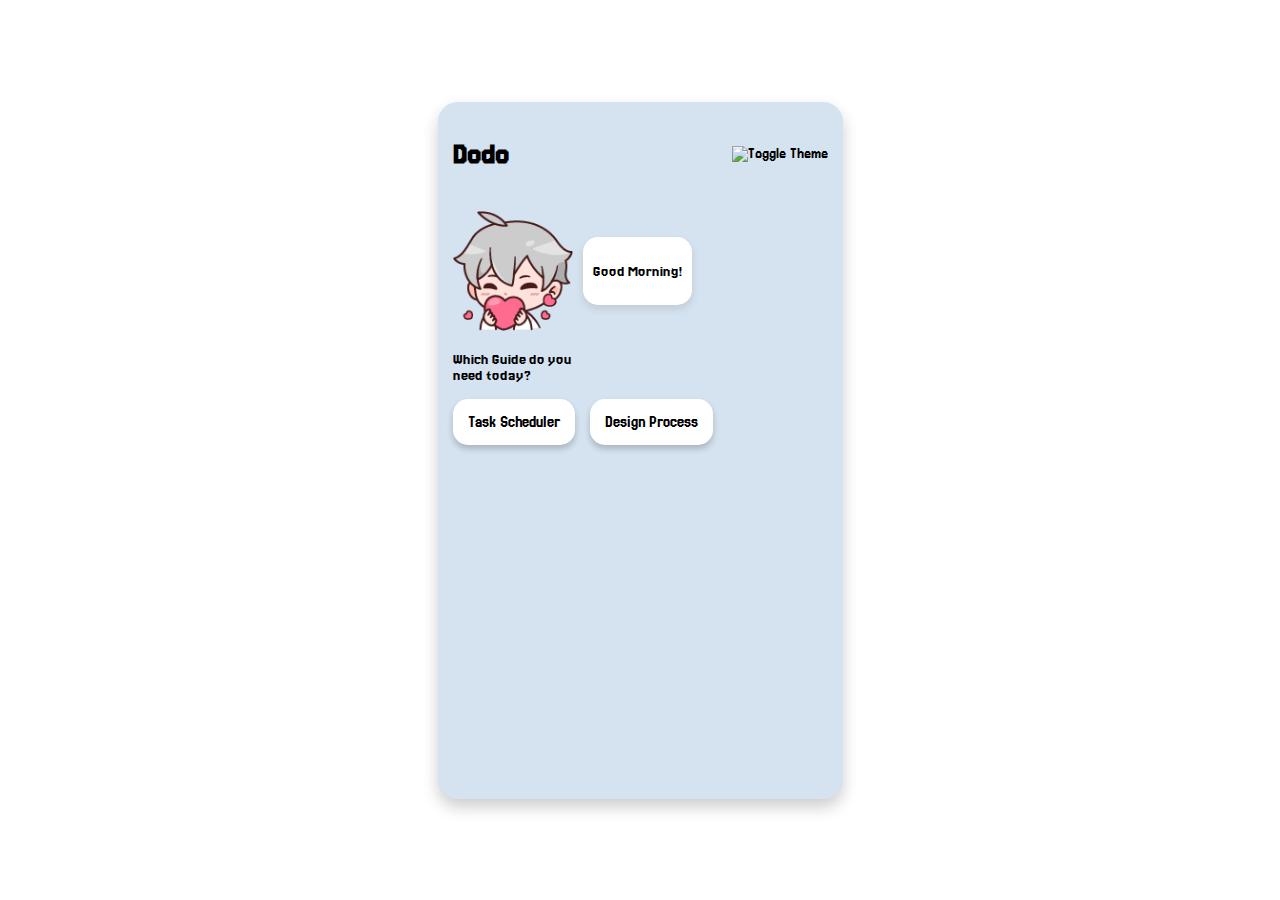
==== index.html @ 76a30445 "first commit" ====
<!DOCTYPE html>
<html lang="en">
<head>
    <meta charset="UTF-8">
    <meta name="viewport" content="width=device-width, initial-scale=1.0">
    <title>Dodo - Your Task Companion</title>
    <link rel="stylesheet" href="style.css">
    <script src="script.js" defer></script>
</head>
<body>
    <div id="app">
        <header>
            <div class="top-header">
                <h1 class="h1-dodo">Dodo</h1>
                <div class="theme-toggle">
                    <img src="sun.svg" id="theme-icon" alt="Toggle Theme" onclick="toggleNightMode()">
                </div>
            </div>
            <div class="dodo-intro">
                <img src="dodo-character/Dodo-ai/love/love2.png" id="dodo-image" alt="Dodo Character">
                <div class="speech-bubble">
                    <p id="greeting">Good Morning!</p>
                </div>
            </div>
        </header>

        <section id="categories">
            <p class="topic">Which Guide do you <br> need today?</p>
            <div class="button-container">
                <div class="menu-btn" onclick="showTasks()">Task Scheduler</div>
                <div class="menu-btn" onclick="showDesignProcess()">Design Process</div>
            </div>
        </section>

        <section id="tasks-container" class="hidden">
            <h2>Task Scheduler</h2>
            <div class="task-grid">
                <div class="task-btn">Study</div>
                <div class="task-btn">Break</div>
                <div class="task-btn">Take Medication</div>
                <div class="task-btn">Gym</div>
            </div>
        </section>

        <section id="design-process" class="hidden">
            <h2>Design Process Guide</h2>
            <div class="design-process">
                <div class="task-btn">Reasearch</div>
                <div class="task-btn">Prototyping</div>
                <div class="task-btn">Design Finalising</div>
                <br>
            <p>Step by step Design Process <br> Just stay consistent!</p>
            </div>
        </section>
    </div>
</body>
</html>
---- style.css ----
@import url('https://fonts.googleapis.com/css2?family=Jersey+15&family=Jersey+20&family=Jersey+25&display=swap');


body {
    font-family: 'Jersey 20', Arial, sans-serif;
    background-color: #ffffff;
    margin: 0;
    padding: 0;
    display: flex ;
    justify-content: center;
    align-items: center;
    height: 100vh;
}

#app {
    width: 375px;
    height: 667px;
    background: #d5e2ef;
    border-radius: 20px;
    box-shadow: 0 8px 16px rgba(0,0,0,0.2);
    padding: 15px;
    overflow: hidden;
}

.top-header {
  font-family: 'Jersey 15', Arial, sans-serif;
    display: flex;
    justify-content: space-between;
    align-items: center;
}

.theme-toggle img {
    width: 35px;
    cursor: pointer;
}

.dodo-intro {
    display: flex;
    align-items: center;
    margin: 20px 0;
}

#dodo-image {
    width: 120px;
    height: 120px;
}

.speech-bubble {
    background: #fff;
    border-radius: 15px;
    padding: 10px;
    box-shadow: 0 4px 8px rgba(0,0,0,0.1);
    margin-left: 10px;
  }


.button-container {
    display: flex;
    flex-direction: row;
    gap: 15px;
}

.menu-btn {
    background: #fff;
    border-radius: 15px;
    padding: 15px;
    text-align: center;
    cursor: pointer;
    box-shadow: 0 4px 6px rgba(0,0,0,0.2);
    transition: all 0.3s ease;
    font-family: 'Jersey 25', sans-serif;
}

.menu-btn:hover {
    transform: translateY(-3px);
    box-shadow: 0 8px 12px rgba(0,0,0,0.3);
}

.task-grid {
    display: grid;
    grid-template-columns: 1fr 1fr;
    gap: 10px;
}

.task-btn {
    padding: 15px;
    background: #fff;
    border-radius: 15px;
    text-align: center;
    cursor: pointer;
    box-shadow: 0 4px 6px rgba(0,0,0,0.2);
    transition: all 0.3s ease;
}

.hidden {
    display: none;
}

.design-process{
  display: flex;
  flex-direction: column;
  gap: 15px;
}

/* Night Mode */

body.night {
    background-color: #1c1c1c;
    color: #fff;
}

body.night #app {
    background: #333;
}

body.night .menu-btn, body.night .task-btn {
    background: #444;
    color: #fff;
}

body.night .speech-bubble {
  background: #888888
}
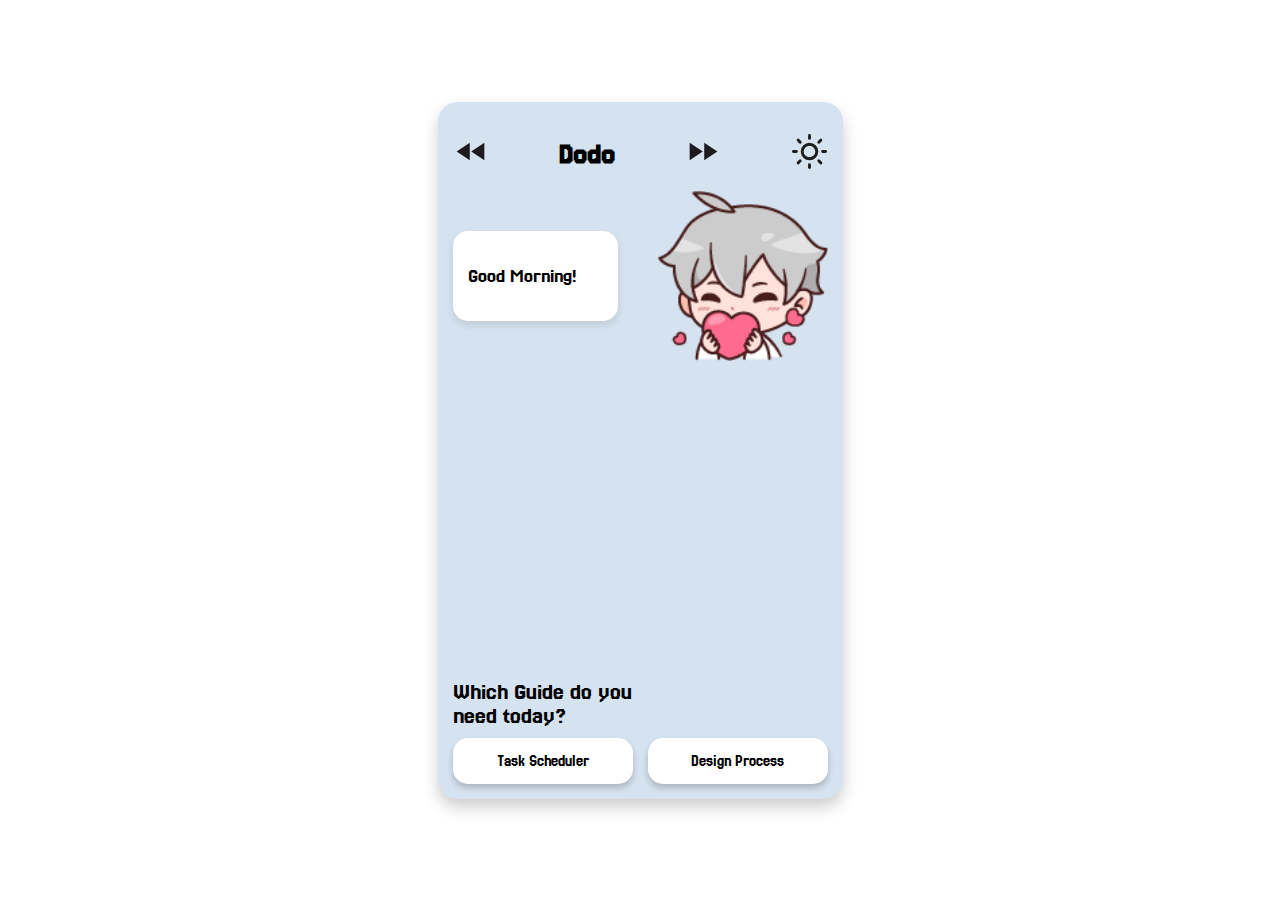
==== commit 5839a3ad: "back, forward" ====
--- a/index.html
+++ b/index.html
@@ -5,25 +5,36 @@
     <meta name="viewport" content="width=device-width, initial-scale=1.0">
     <title>Dodo - Your Task Companion</title>
     <link rel="stylesheet" href="style.css">
-    <script src="script.js" defer></script>
 </head>
 <body>
     <div id="app">
         <header>
             <div class="top-header">
+                <!-- Left Arrow for Back -->
+                <div class="left">
+                    <img src="backwards-black.svg" id="back" onclick="goBack()">
+                </div>
+
                 <h1 class="h1-dodo">Dodo</h1>
+
+                <!-- Right Arrow for Forward -->
+                <div class="right">
+                    <img src="forward-black.svg" id="forward" onclick="goForward()">
+                </div>
+
                 <div class="theme-toggle">
-                    <img src="sun.svg" id="theme-icon" alt="Toggle Theme" onclick="toggleNightMode()">
+                    <img src="Sun.svg" id="theme-icon" alt="Toggle Theme" onclick="toggleNightMode()">
                 </div>
             </div>
             <div class="dodo-intro">
-                <img src="dodo-character/Dodo-ai/love/love2.png" id="dodo-image" alt="Dodo Character">
-                <div class="speech-bubble">
+                <div class="greeting-box">
                     <p id="greeting">Good Morning!</p>
                 </div>
+                <img src="dodo-character/Dodo-ai/love/love2.png" id="dodo-image" alt="Dodo Character">
             </div>
         </header>
 
+        <!-- Categories Section -->
         <section id="categories">
             <p class="topic">Which Guide do you <br> need today?</p>
             <div class="button-container">
@@ -32,6 +43,7 @@
             </div>
         </section>
 
+        <!-- Task Scheduler Section -->
         <section id="tasks-container" class="hidden">
             <h2>Task Scheduler</h2>
             <div class="task-grid">
@@ -42,16 +54,18 @@
             </div>
         </section>
 
+        <!-- Design Process Section -->
         <section id="design-process" class="hidden">
             <h2>Design Process Guide</h2>
             <div class="design-process">
-                <div class="task-btn">Reasearch</div>
+                <div class="task-btn">Research</div>
                 <div class="task-btn">Prototyping</div>
-                <div class="task-btn">Design Finalising</div>
-                <br>
-            <p>Step by step Design Process <br> Just stay consistent!</p>
+                <div class="task-btn">Design Finalizing</div>
             </div>
+            <p>Step-by-step Design Process <br> Just stay consistent!</p>
         </section>
     </div>
+
+    <script src="script.js" defer></script>
 </body>
 </html>
--- a/style.css
+++ b/style.css
@@ -1,12 +1,11 @@
 @import url('https://fonts.googleapis.com/css2?family=Jersey+15&family=Jersey+20&family=Jersey+25&display=swap');
-
 
 body {
     font-family: 'Jersey 20', Arial, sans-serif;
     background-color: #ffffff;
     margin: 0;
     padding: 0;
-    display: flex ;
+    display: flex;
     justify-content: center;
     align-items: center;
     height: 100vh;
@@ -20,10 +19,13 @@
     box-shadow: 0 8px 16px rgba(0,0,0,0.2);
     padding: 15px;
     overflow: hidden;
+    display: flex;
+    flex-direction: column;
+    justify-content: space-between;
 }
 
 .top-header {
-  font-family: 'Jersey 15', Arial, sans-serif;
+    font-family: 'Jersey 15', Arial, sans-serif;
     display: flex;
     justify-content: space-between;
     align-items: center;
@@ -34,30 +36,51 @@
     cursor: pointer;
 }
 
+.left img, .right img {
+    width: 35px;  /* Adjust the size of arrows */
+    cursor: pointer;
+}
+
 .dodo-intro {
     display: flex;
     align-items: center;
-    margin: 20px 0;
+   justify-content: flex
+}
+
+.greeting-box {
+    background: #fff;
+    border-radius: 15px;
+    padding: 15px;
+    box-shadow: 0 4px 8px rgba(0, 0, 0, 0.1);
+    margin-right: 20px;
+    flex: 1;
+    text-align: left;
+}
+
+#greeting {
+    font-size: 20px; 
+    font-family: 'Jersey 25', sans-serif;
+    color: #000;
 }
 
 #dodo-image {
-    width: 120px;
-    height: 120px;
+    width: 170px; 
+    height: 170px; 
+    margin-left: 20px;
 }
 
-.speech-bubble {
-    background: #fff;
-    border-radius: 15px;
-    padding: 10px;
-    box-shadow: 0 4px 8px rgba(0,0,0,0.1);
-    margin-left: 10px;
-  }
-
+.topic {
+    font-size: 24px; 
+    font-family: 'Jersey 25', sans-serif;
+    color: #000;
+    margin-bottom: 10px;
+}
 
 .button-container {
     display: flex;
-    flex-direction: row;
+    flex-direction: grid;
     gap: 15px;
+    align-items: flex-start;
 }
 
 .menu-btn {
@@ -69,6 +92,8 @@
     box-shadow: 0 4px 6px rgba(0,0,0,0.2);
     transition: all 0.3s ease;
     font-family: 'Jersey 25', sans-serif;
+    width: 100%;
+    max-width: 300px;
 }
 
 .menu-btn:hover {
@@ -92,18 +117,22 @@
     transition: all 0.3s ease;
 }
 
+.task-btn:hover {
+    transform: translateY(-3px);
+    box-shadow: 0 8px 12px rgba(0,0,0,0.3);
+}
+
 .hidden {
     display: none;
 }
 
-.design-process{
-  display: flex;
-  flex-direction: column;
-  gap: 15px;
+.design-process {
+    display: flex;
+    flex-direction: column;
+    gap: 15px;
 }
 
 /* Night Mode */
-
 body.night {
     background-color: #1c1c1c;
     color: #fff;
@@ -119,5 +148,5 @@
 }
 
 body.night .speech-bubble {
-  background: #888888
+    background: #888888;
 }
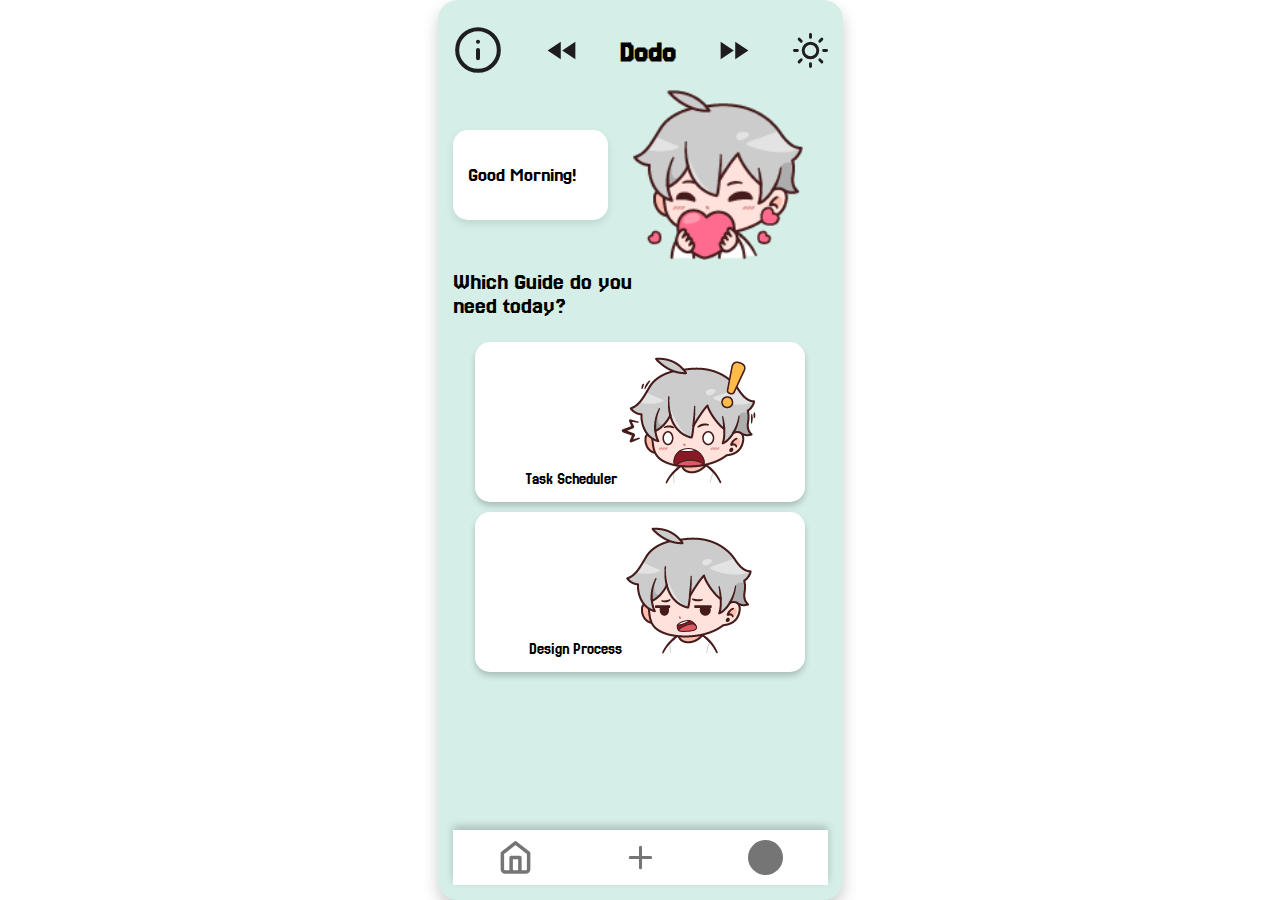
==== commit a51327c1: "buttons-colors" ====
--- a/index.html
+++ b/index.html
@@ -1,15 +1,22 @@
 <!DOCTYPE html>
 <html lang="en">
+
 <head>
     <meta charset="UTF-8">
     <meta name="viewport" content="width=device-width, initial-scale=1.0">
     <title>Dodo - Your Task Companion</title>
     <link rel="stylesheet" href="style.css">
+    <script src="script.js" defer></script>
 </head>
+
 <body>
     <div id="app">
         <header>
             <div class="top-header">
+                <div class="info">
+                    <img src="info.svg" id="info" onclick="">
+                </div>
+
                 <!-- Left Arrow for Back -->
                 <div class="left">
                     <img src="backwards-black.svg" id="back" onclick="goBack()">
@@ -38,8 +45,8 @@
         <section id="categories">
             <p class="topic">Which Guide do you <br> need today?</p>
             <div class="button-container">
-                <div class="menu-btn" onclick="showTasks()">Task Scheduler</div>
-                <div class="menu-btn" onclick="showDesignProcess()">Design Process</div>
+                <div class="menu-btn" onclick="showTasks()">Task Scheduler <img src="dodo-character/surprised.png"></div>
+                <div class="menu-btn" onclick="showDesignProcess()">Design Process <img src="dodo-character/side-eye.png"></div>
             </div>
         </section>
 
@@ -47,10 +54,10 @@
         <section id="tasks-container" class="hidden">
             <h2>Task Scheduler</h2>
             <div class="task-grid">
-                <div class="task-btn">Study</div>
-                <div class="task-btn">Break</div>
-                <div class="task-btn">Take Medication</div>
-                <div class="task-btn">Gym</div>
+                <div class="task-btn study">Study <img src="dodo-character/crying.png"></div>
+                <div class="task-btn break">Break <img src="dodo-character/cool.png"></div>
+                <div class="task-btn medication">Take Medication <br><br><img src="meds.svg"><img src="meds.svg"></div>
+                <div class="task-btn gym">Gym <img src="dodo-character/smile.png"></div>
             </div>
         </section>
 
@@ -64,8 +71,14 @@
             </div>
             <p>Step-by-step Design Process <br> Just stay consistent!</p>
         </section>
+
+        <!-- Footer Section (bottom nav buttons) -->
+        <div class="footer" id="footer">
+            <img src="footer/home-black.svg" id="home-black" alt="home" onclick="goMainPage()">
+            <img src="footer/plus-black.svg" id="plus-black" alt="plus" onclick="goMainPage()">
+            <img src="footer/icon-black.svg" id="icon-black" alt="icon" onclick="goMainPage()">
+        </div>
     </div>
+</body>
 
-    <script src="script.js" defer></script>
-</body>
 </html>
--- a/style.css
+++ b/style.css
@@ -9,12 +9,13 @@
     justify-content: center;
     align-items: center;
     height: 100vh;
+    flex-direction: column;
 }
 
 #app {
     width: 375px;
-    height: 667px;
-    background: #d5e2ef;
+    height: auto;
+    background: #d5efe8;
     border-radius: 20px;
     box-shadow: 0 8px 16px rgba(0,0,0,0.2);
     padding: 15px;
@@ -22,6 +23,7 @@
     display: flex;
     flex-direction: column;
     justify-content: space-between;
+    flex-grow: 1;
 }
 
 .top-header {
@@ -31,20 +33,27 @@
     align-items: center;
 }
 
+.info svg {
+    display: flex;
+    width: 25px;
+    cursor: pointer;
+}
+
 .theme-toggle img {
     width: 35px;
     cursor: pointer;
 }
 
 .left img, .right img {
-    width: 35px;  /* Adjust the size of arrows */
+    width: 35px;
     cursor: pointer;
 }
 
 .dodo-intro {
     display: flex;
     align-items: center;
-   justify-content: flex
+    justify-content: flex-start;
+    margin-bottom: 10px;
 }
 
 .greeting-box {
@@ -54,33 +63,37 @@
     box-shadow: 0 4px 8px rgba(0, 0, 0, 0.1);
     margin-right: 20px;
     flex: 1;
-    text-align: left;
 }
 
 #greeting {
-    font-size: 20px; 
+    font-size: 20px;
     font-family: 'Jersey 25', sans-serif;
     color: #000;
 }
 
 #dodo-image {
-    width: 170px; 
-    height: 170px; 
-    margin-left: 20px;
+    width: 170px;
+    height: 170px;
+    margin-left: 5px;
+    margin-right: 25px;
 }
 
 .topic {
-    font-size: 24px; 
+    font-size: 24px;
     font-family: 'Jersey 25', sans-serif;
     color: #000;
-    margin-bottom: 10px;
+    margin-top: 0;
+}
+
+body.night .topic {
+    color: #fff;
 }
 
 .button-container {
     display: flex;
-    flex-direction: grid;
-    gap: 15px;
-    align-items: flex-start;
+    flex-direction: column;
+    gap: 10px;
+    align-items: center;
 }
 
 .menu-btn {
@@ -117,9 +130,29 @@
     transition: all 0.3s ease;
 }
 
+.task-btn.study {
+    background: #4A90E2;
+    color: #fff;
+}
+
+.task-btn.break {
+    background: #A5D6A7;
+    color: #333;
+}
+
+.task-btn.medication {
+    background: #FFD54F;
+    color: #333;
+}
+
+.task-btn.gym {
+    background: #FF7043;
+    color: #fff;
+}
+
 .task-btn:hover {
-    transform: translateY(-3px);
-    box-shadow: 0 8px 12px rgba(0,0,0,0.3);
+    transform: scale(1.05);
+    box-shadow: 0 8px 12px rgba(0, 0, 0, 0.3);
 }
 
 .hidden {
@@ -132,7 +165,6 @@
     gap: 15px;
 }
 
-/* Night Mode */
 body.night {
     background-color: #1c1c1c;
     color: #fff;
@@ -150,3 +182,28 @@
 body.night .speech-bubble {
     background: #888888;
 }
+
+/* Footer (bottom navigation) */
+.footer {
+    position: relative;
+    display: flex;
+    justify-content: space-around;
+    width: 100%;
+    background: #fff;
+    padding: 10px 0;
+    box-shadow: 0 -4px 8px rgba(0, 0, 0, 0.2);
+    margin-top: auto; /* Ensures footer stays at the bottom when content grows */
+}
+
+.footer img {
+    width: 35px;
+    cursor: pointer;
+}
+
+body.night .footer {
+    background: #222;
+}
+
+body.night .footer img {
+    filter: invert(1);
+}
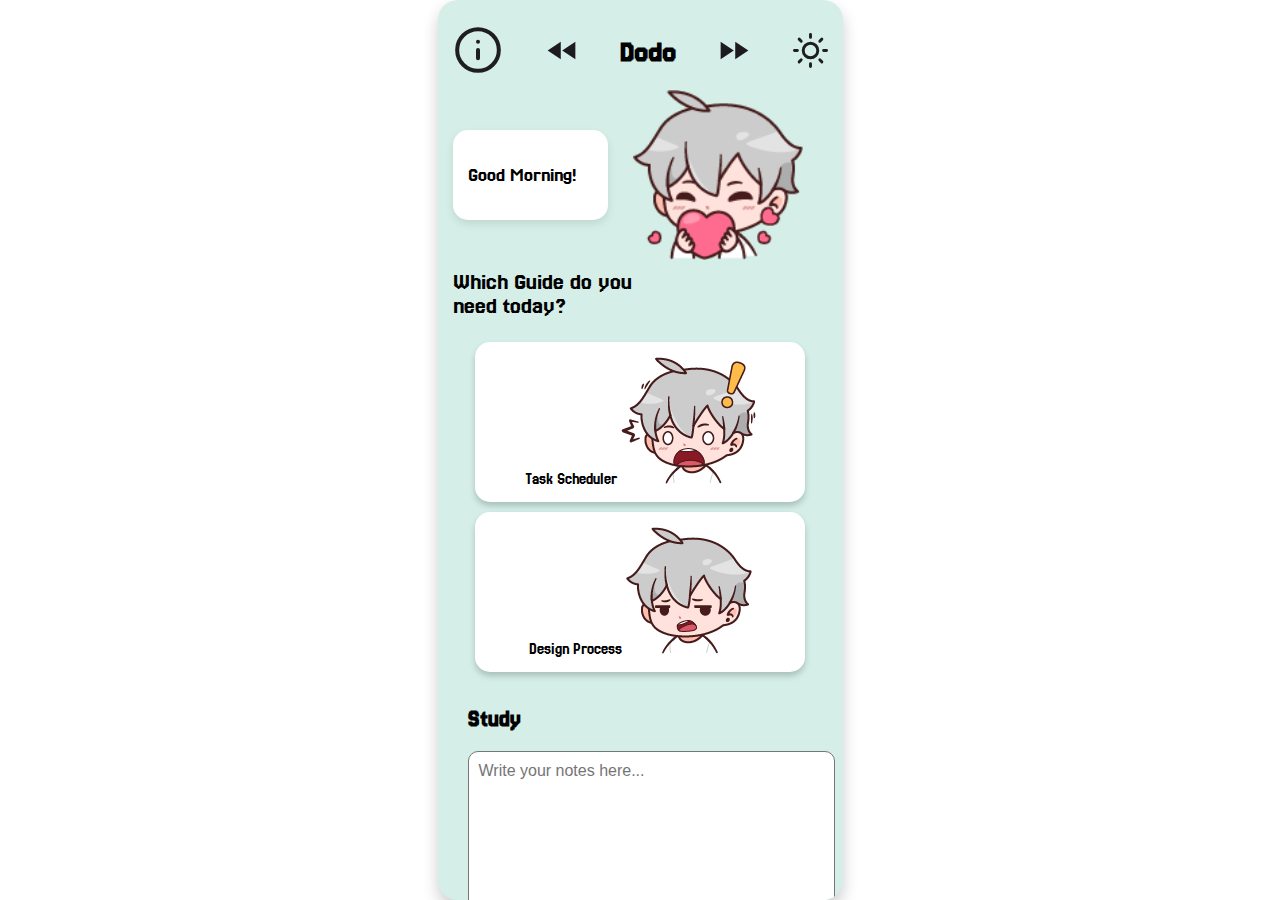
==== commit f05c0450: "colors" ====
--- a/index.html
+++ b/index.html
@@ -56,7 +56,7 @@
             <div class="task-grid">
                 <div class="task-btn study">Study <img src="dodo-character/crying.png"></div>
                 <div class="task-btn break">Break <img src="dodo-character/cool.png"></div>
-                <div class="task-btn medication">Take Medication <br><br><img src="meds.svg"><img src="meds.svg"></div>
+                <div class="task-btn medication">Take Medication <br><br><br><br><img src="meds.svg"></div>
                 <div class="task-btn gym">Gym <img src="dodo-character/smile.png"></div>
             </div>
         </section>
@@ -72,6 +72,14 @@
             <p>Step-by-step Design Process <br> Just stay consistent!</p>
         </section>
 
+        <!-- Task Details -->
+        <section class="task-details" class="hidden">
+            <h2 id="task-header">Study</h2>
+        
+            <textarea id="task-notes" placeholder="Write your notes here..."></textarea>
+            <button onclick="saveNotes()">Save</button>
+        </section>
+
         <!-- Footer Section (bottom nav buttons) -->
         <div class="footer" id="footer">
             <img src="footer/home-black.svg" id="home-black" alt="home" onclick="goMainPage()">
--- a/style.css
+++ b/style.css
@@ -207,3 +207,32 @@
 body.night .footer img {
     filter: invert(1);
 }
+
+.task-details {
+    padding: 15px;
+}
+
+textarea {
+    width: 100%;
+    height: 150px;
+    border-radius: 10px;
+    padding: 10px;
+    font-size: 16px;
+    font-family: Arial, sans-serif;
+}
+
+button {
+    width: 100%;
+    padding: 10px;
+    background-color: #4CAF50;
+    color: white;
+    font-size: 18px;
+    border: none;
+    border-radius: 10px;
+    margin-top: 10px;
+    cursor: pointer;
+}
+
+button:hover {
+    background-color: #45a049;
+}
